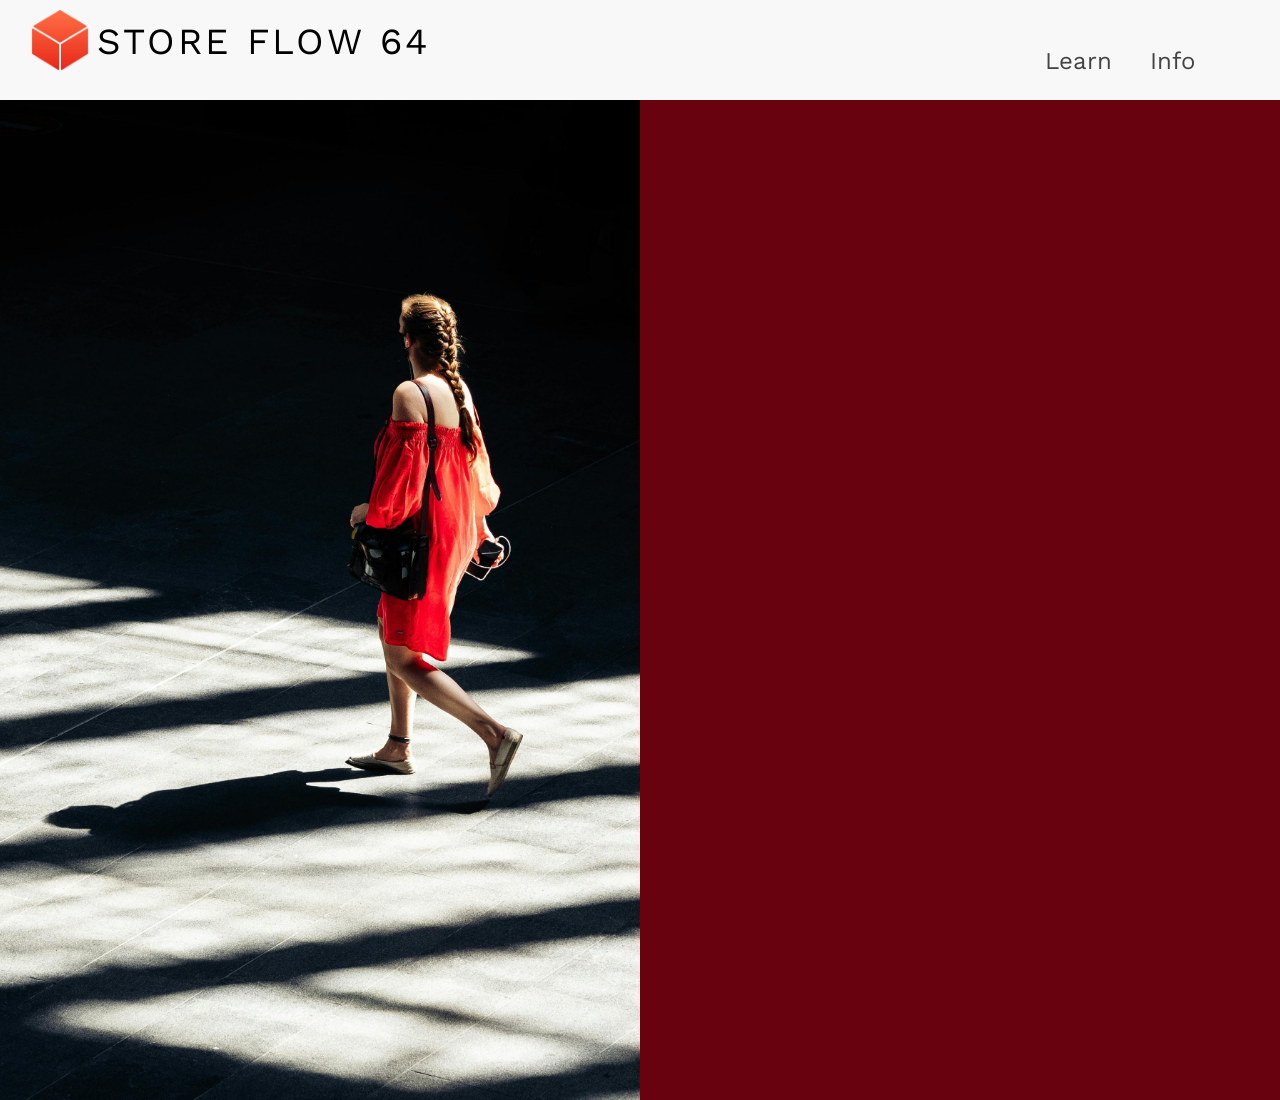
==== src/frontend/home/index.html @ 2dfdd056 "Starting to implement a resposive frontend for the home page" ====
<!DOCTYPE html>
<html lang="en">
<head>
    <meta charset="UTF-8">
    <meta name="viewport" content="width=device-width, initial-scale=1.0">
    <title>Home SF64</title>
    <link href = "../general/style.css" rel = "stylesheet">
    <link href = "style.css" rel = "stylesheet">
    <style>
        @import url('https://fonts.googleapis.com/css2?family=Work+Sans:ital,wght@0,100..900;1,100..900&display=swap');
    </style>
</head>
<body onresize = "correctTogleMenuBug()">
    <header>
        <div id = "logo-container">
            <div id = "logo">
            </div>
            <div id = "title-conts">
                STORE FLOW 64
            </div>
        </div>
        <nav>
            <div id = "hamburger-but" class = "menu-togler">
            </div>
            <ul id = "options">
                <li>
                    <a href = "#">Learn</a>
                </li>
                <li>
                    <a href = "#">Info</a>
                </li>
            </ul>
        </nav>
    </header>
    <main>
        <section id = "first_contact">
            <div id = "as_bcgrd">
            </div>
            <section id = "forms_area">
            </section>
        </section>
    </main>
    <script src = "interaction.js">
    </script>
</body>
</html>
---- src/frontend/general/style.css ----
:root {
    --dark_col: #030303;
    --dark_red_col: #68020F;
    --red_colr: #F21137;
    --light_color: #F8F8F8;
}

body {
    width: 100vw;
    height: 100vh;
}

* {
    margin: 0px;
    padding: 0px;
    font-family: "Work Sans", sans-serif;
    font-weight: 400;
}
---- src/frontend/home/style.css ----
header {
    background-color: var(--light_color);
    min-height: 100px;
}

header nav > ul > li > a {
    text-decoration: none;
    font-weight: 400;
    font-size: 1.5em;
    color: rgb(68, 68, 68);
}

main {
    width: 100%;
}

div.menu-togler {
    display: none;
}

div#hamburger-but {
    width: 100%;
    height: 50px;
    background-image: url("../imgs/menu.png");
    background-size: 30px 30px;
    background-repeat: no-repeat;
    background-position: center;
}

div#hamburger-but:hover {
    background-color: #ebebeb;
    cursor: pointer;
}

div#logo {
    background-image: url("../imgs/cube.png");
    background-size: 100% 100%;
    background-position: center;
    width: 60px;
    height: 60px;
    float: left;
    transform: translateX(0px) translateY(-10px);
}

div#title-conts {
    float: right;
    font-size: 2.3em;
}

@media (max-width: 429px) {
    div#logo-container {
        padding-top: 20px;
        padding-left: 10px;
        letter-spacing: 3px;
        width: 300px;
        height: 50px;
        margin: auto;
    }

    div#logo {
        background-image: url("../imgs/cube.png");
        background-size: 100% 100%;
        background-position: center;
        width: 50px;
        height: 50px;
        float: left;
        transform: translateX(0px) translateY(-10px);
    }

    div#title-conts {
        float: right;
        font-size: 1.5em;
    }

    header nav > ul {
        display: none;
    }

    div.menu-togler {
        display: block;
    }
}

@media (max-width: 1000px) and (min-width: 430px) {
    div#logo-container {
        padding-top: 20px;
        padding-left: 30px;
        letter-spacing: 3px;
        width: 400px;
        height: 70px;
        float: none;
    }

    div#as_bcgrd {
        width: 30%;
        height: 100%;
        background-image: url("../imgs/background.jpg");
        background-position: right;
        background-size: cover;
        float: right;
    }

    section#forms_area {
        width: 70%;
        height: 100%;
        background-color: var(--dark_red_col);
        float: left;
    }

    section#first_contact {
        width: 100%;
        height: 1000px;
    }

    header nav {
        float: none;
    }

    header nav > ul {
        padding-left: 30px;
        margin-top: 0px;
        padding-bottom: 10px;
    }

    header nav > ul > li {
        display: inline-block;
        width: 100px;
    }

    header nav > ul > li > a:hover {
        color: rgb(143, 143, 143);
    }

}

@media (min-width: 1000px) {

    div#logo-container {
        padding-top: 20px;
        padding-left: 30px;
        letter-spacing: 3px;
        width: 400px;
        height: 70px;
        float: left;
    }

    div#title-conts {
        float: right;
        font-size: 2.3em;
    }

    div#as_bcgrd {
        width: 50%;
        height: 100%;
        background-image: url("../imgs/background.jpg");
        background-position: right;
        background-size: cover;
        float: left;
    }

    section#forms_area {
        width: 50%;
        height: 100%;
        background-color: var(--dark_red_col);
        float: right;
    }

    section#first_contact {
        width: 100%;
        height: 1000px;
    }

    header nav {
        float: right;
    }

    header nav > ul {
        padding-right: 30px;
        margin-top: 20%;
    }

    header nav > ul > li {
        display: inline-block;
        width: 100px;
    }

    header nav > ul > li > a:hover {
        color: rgb(143, 143, 143);
    }

}
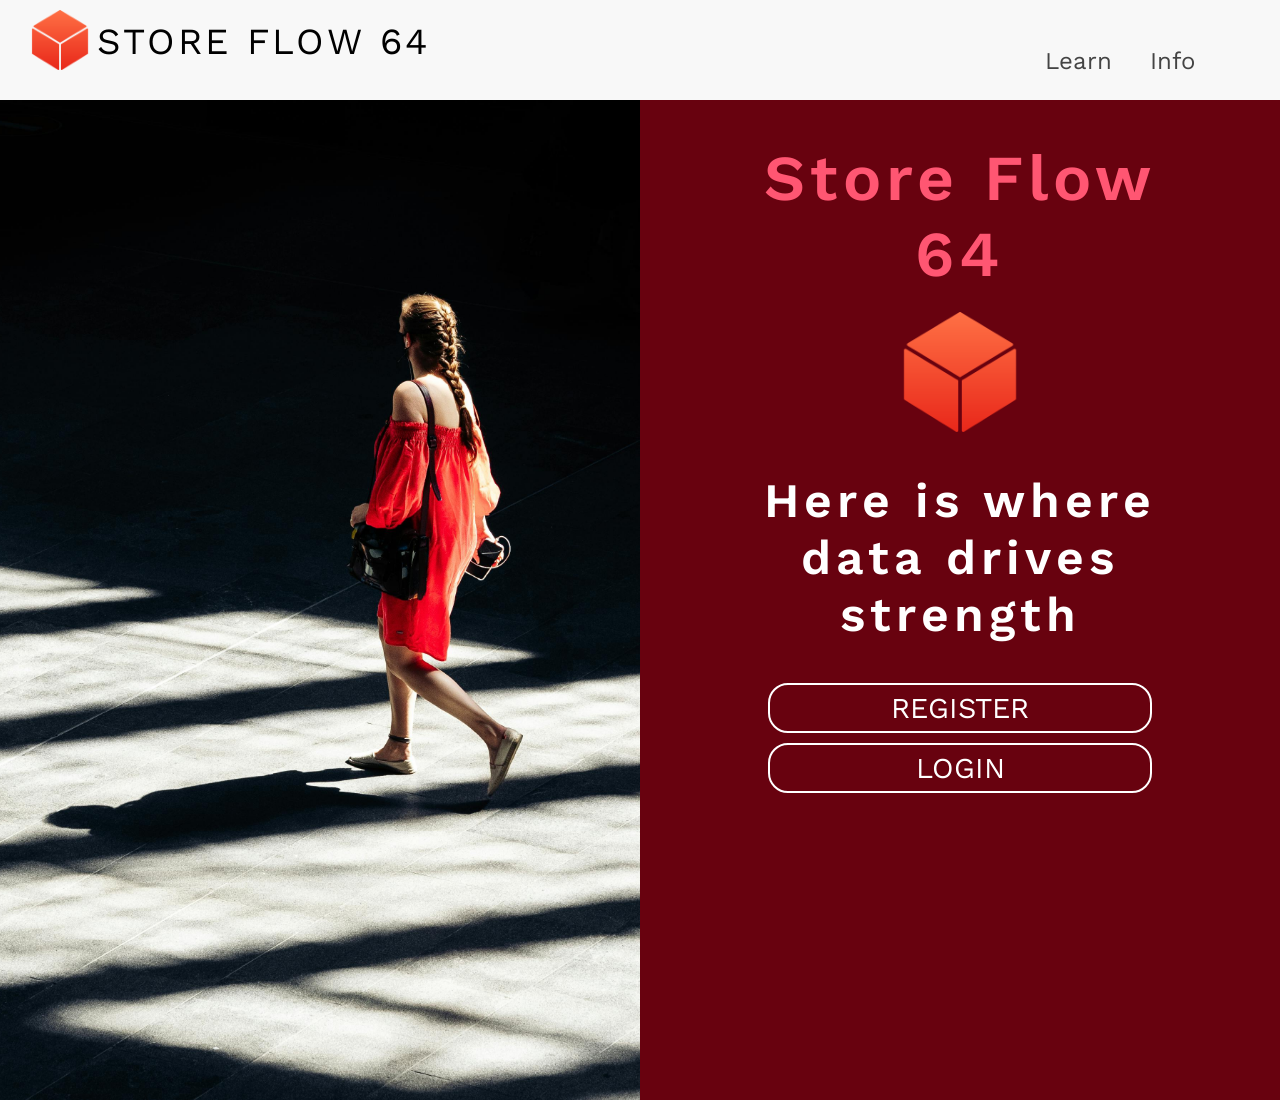
==== commit 8ba270ae: "Ready to start coding the fronend of the register\login forms" ====
--- a/src/frontend/home/index.html
+++ b/src/frontend/home/index.html
@@ -37,10 +37,25 @@
             <div id = "as_bcgrd">
             </div>
             <section id = "forms_area">
+                <div id = "welcome_msg">
+                    Store Flow 64
+                </div>
+                <div id = "big_logo" class = "size_logo">
+                </div>
+                <div id = "msg">
+                    Here is where data drives strength
+                </div>
+                <div id = "but-container">
+                    <button id = "i_reg" class = "but" onclick = "go_to('../register/index.html')">REGISTER</button>
+                    <br>
+                    <button id = "i_log" class = "but" onclick = "go_to('../login/index.html')">LOGIN</button>
+                </div>
             </section>
         </section>
     </main>
     <script src = "interaction.js">
     </script>
+    <script src = "../general/utils.js">
+    </script>
 </body>
 </html>
--- a/src/frontend/general/style.css
+++ b/src/frontend/general/style.css
@@ -1,7 +1,7 @@
 :root {
     --dark_col: #030303;
     --dark_red_col: #68020F;
-    --red_colr: #F21137;
+    --red_col: #ff5672;
     --light_color: #F8F8F8;
 }
 
--- a/src/frontend/home/style.css
+++ b/src/frontend/home/style.css
@@ -16,6 +16,14 @@
 
 div.menu-togler {
     display: none;
+}
+
+div#big_logo {
+    background-image: url("../imgs/cube.png");
+    background-position: center;
+    background-size: 100% 100%;
+    margin: auto;
+    margin-top: 20px;
 }
 
 div#hamburger-but {
@@ -47,7 +55,47 @@
     font-size: 2.3em;
 }
 
+div#msg {
+    color: white;
+}
+
+div#but-container {
+    width: 60%;
+    margin: auto;
+    margin-top: 30px;
+}
+
+button.but {
+    height: 50px;
+    width: 100%;
+    border-radius: 20px 20px 20px 20px;
+    margin-top: 10px;
+    font-size: 1.8em;
+    color: white;
+    background-color: var(--dark_red_col);
+    border-style: solid;
+    border-color: white;
+    border-width: 2px;
+    transition: background-color 1.0s;
+}
+
+button.but:hover {
+    cursor: pointer;
+    background-color: var(--red_col);
+    border-color: var(--red_col);
+}
+
 @media (max-width: 429px) {
+
+    header nav > ul > li > a {
+        margin-left: 40%;
+    }
+
+    header nav > ul > li:hover {
+        background-color: #ebebeb;
+        cursor: pointer;
+    }
+
     div#logo-container {
         padding-top: 20px;
         padding-left: 10px;
@@ -79,6 +127,48 @@
     div.menu-togler {
         display: block;
     }
+
+    section#first_contact {
+        width: 100%;
+        height: 900px;
+    }
+
+    div#as_bcgrd {
+        display: none;
+    }
+
+    section#forms_area {
+        height: 100%;
+        width: 100%;
+        background-color: var(--dark_red_col);
+    }
+
+    div.size_logo {
+        width: 80px;
+        height: 80px;
+    }
+
+    div#welcome_msg {
+        color: var(--red_col);
+        width: 90%;
+        margin: auto;
+        padding-top: 40px;
+        font-size: 2.5em;
+        text-align: center;
+        font-weight: 600;
+        letter-spacing: 5px;
+    }
+
+    div#msg {
+        color: white;
+        width: 90%;
+        margin: auto;
+        padding-top: 40px;
+        font-size: 1.5em;
+        text-align: center;
+        font-weight: 600;
+        letter-spacing: 5px;
+    }
 }
 
 @media (max-width: 1000px) and (min-width: 430px) {
@@ -131,6 +221,32 @@
         color: rgb(143, 143, 143);
     }
 
+    div.size_logo {
+        width: 100px;
+        height: 100px;
+    }
+
+    div#welcome_msg {
+        color: var(--red_col);
+        width: 90%;
+        margin: auto;
+        padding-top: 40px;
+        font-size: 3em;
+        text-align: center;
+        font-weight: 600;
+        letter-spacing: 5px;
+    }
+
+    div#msg {
+        color: white;
+        width: 90%;
+        margin: auto;
+        padding-top: 40px;
+        font-size: 2em;
+        text-align: center;
+        font-weight: 600;
+        letter-spacing: 5px;
+    }
 }
 
 @media (min-width: 1000px) {
@@ -188,4 +304,30 @@
         color: rgb(143, 143, 143);
     }
 
+    div.size_logo {
+        width: 120px;
+        height: 120px;
+    }
+
+    div#welcome_msg {
+        color: var(--red_col);
+        width: 70%;
+        margin: auto;
+        padding-top: 40px;
+        font-size: 4em;
+        text-align: center;
+        font-weight: 600;
+        letter-spacing: 5px;
+    }
+
+    div#msg {
+        color: white;
+        width: 70%;
+        margin: auto;
+        padding-top: 40px;
+        font-size: 3em;
+        text-align: center;
+        font-weight: 600;
+        letter-spacing: 5px;
+    }
 }
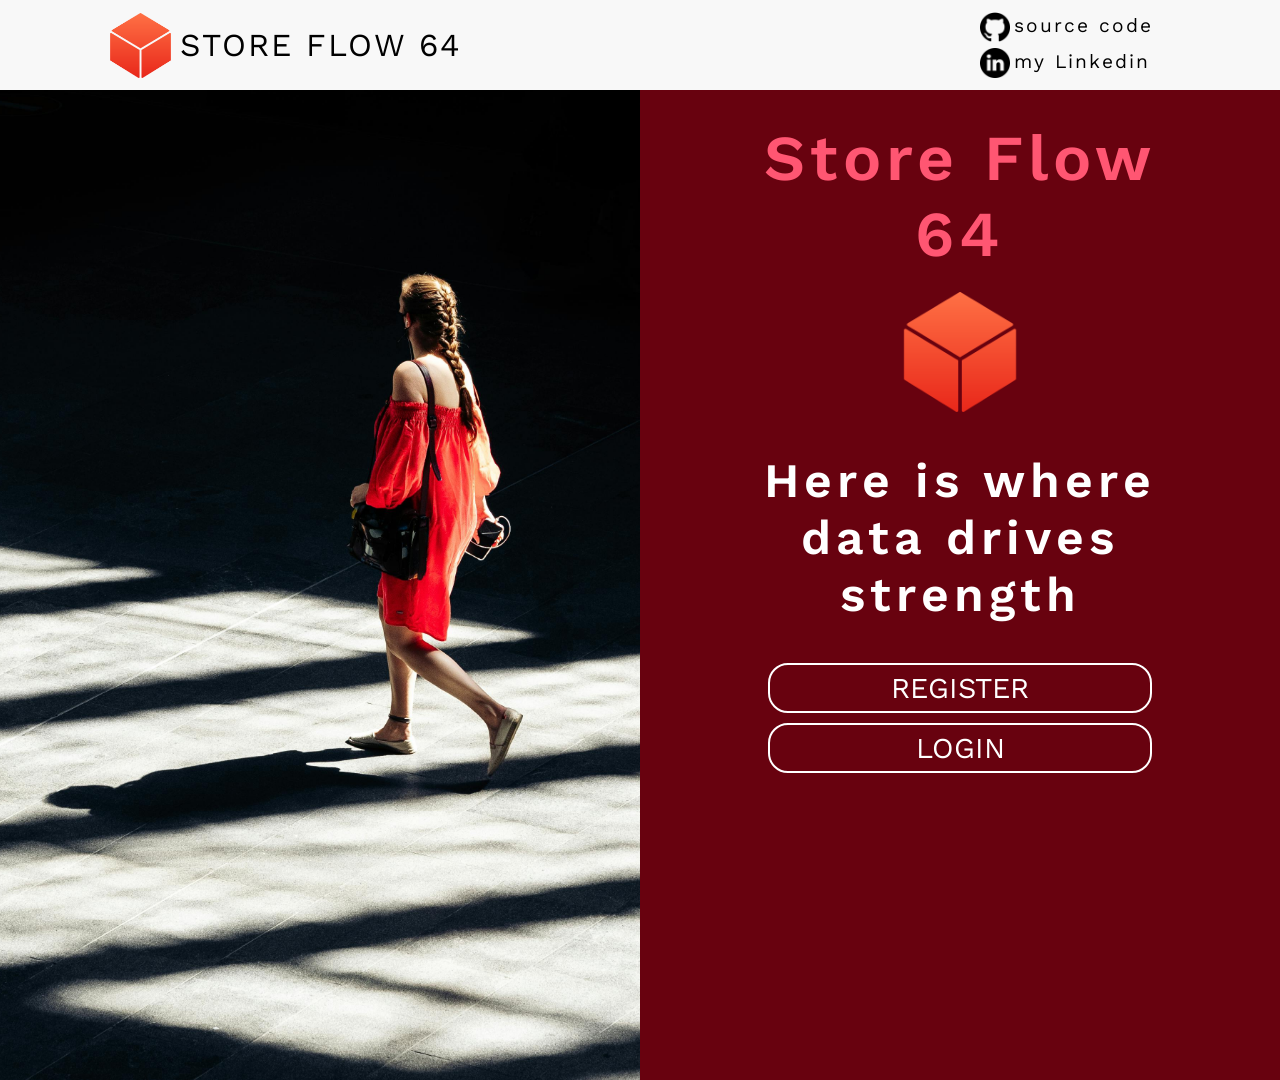
==== commit 82a77aba: "Front end after login and cookies are working" ====
--- a/src/frontend/home/index.html
+++ b/src/frontend/home/index.html
@@ -6,31 +6,31 @@
     <title>Home SF64</title>
     <link href = "../general/style.css" rel = "stylesheet">
     <link href = "style.css" rel = "stylesheet">
+    <link href = "../general/header.css" rel = "stylesheet">
     <style>
         @import url('https://fonts.googleapis.com/css2?family=Work+Sans:ital,wght@0,100..900;1,100..900&display=swap');
     </style>
 </head>
 <body onresize = "correctTogleMenuBug()">
     <header>
-        <div id = "logo-container">
+        <div id = "logo-space">
             <div id = "logo">
             </div>
-            <div id = "title-conts">
-                STORE FLOW 64
+            <div id = "title">
+                <h1>STORE FLOW 64</h1>
             </div>
         </div>
-        <nav>
-            <div id = "hamburger-but" class = "menu-togler">
+        <div id = "access-contact">
+            <div id = "github" onclick = "go_to('https://github.com/ErickDevPereira/Store-Flow-64')">
+                <div id = "github-simbol">
+                </div>
+                <p>source code</p>
             </div>
-            <ul id = "options">
-                <li>
-                    <a href = "#">Learn</a>
-                </li>
-                <li>
-                    <a href = "#">Info</a>
-                </li>
-            </ul>
-        </nav>
+            <div id = "ld"  onclick = "go_to('https://www.linkedin.com/in/erick-dev-pereira/')">
+                <div id = "ld-simbol">
+                </div>
+                <p>my Linkedin</p>
+            </div>
     </header>
     <main>
         <section id = "first_contact">
@@ -46,9 +46,9 @@
                     Here is where data drives strength
                 </div>
                 <div id = "but-container">
-                    <button id = "i_reg" class = "but" onclick = "go_to('../register/index.html')">REGISTER</button>
+                    <button id = "i_reg" class = "but but_col_effect" onclick = "go_to('../register/index.html')">REGISTER</button>
                     <br>
-                    <button id = "i_log" class = "but" onclick = "go_to('../login/index.html')">LOGIN</button>
+                    <button id = "i_log" class = "but but_col_effect" onclick = "go_to('../login/index.html')">LOGIN</button>
                 </div>
             </section>
         </section>
@@ -57,5 +57,7 @@
     </script>
     <script src = "../general/utils.js">
     </script>
+    <script src = "../general/utils.js">
+    </script>
 </body>
 </html>
--- a/src/frontend/general/style.css
+++ b/src/frontend/general/style.css
@@ -3,6 +3,18 @@
     --dark_red_col: #68020F;
     --red_col: #ff5672;
     --light_color: #F8F8F8;
+    --half_transparent_col: rgba(0, 0, 0, 0.5);
+}
+
+div#fading-msg {
+    background-color: rgb(136,231,136);
+    margin-top: 20px;
+    margin-bottom: 20px;
+    border-color: rgb(74, 187, 74);
+} /*The fading-msg id will be present in multiple .html files and they share the same visual affects for this box*/
+
+div#fading-msg p {
+    color: rgb(0, 83, 0);
 }
 
 body {
@@ -15,4 +27,27 @@
     padding: 0px;
     font-family: "Work Sans", sans-serif;
     font-weight: 400;
+}
+
+.but_col_effect {
+    border-radius: 20px 20px 20px 20px;
+    transition: background-color 1.0s;
+    font-size: 1.8em;
+    color: white;
+    background-color: var(--dark_red_col);
+    border-style: solid;
+    border-color: white;
+    border-width: 2px;
+}
+
+.but_col_effect:hover {
+    cursor: pointer;
+    background-color: var(--red_col);
+    border-color: var(--red_col);
+    box-shadow: 2px 2px 5px rgba(0, 0, 0, 0.5);
+}
+
+a.simple-anchor {
+    text-decoration: none;
+    color:white;
 }
--- a/src/frontend/home/style.css
+++ b/src/frontend/home/style.css
@@ -1,19 +1,3 @@
-header {
-    background-color: var(--light_color);
-    min-height: 100px;
-}
-
-header nav > ul > li > a {
-    text-decoration: none;
-    font-weight: 400;
-    font-size: 1.5em;
-    color: rgb(68, 68, 68);
-}
-
-main {
-    width: 100%;
-}
-
 div.menu-togler {
     display: none;
 }
@@ -40,16 +24,6 @@
     cursor: pointer;
 }
 
-div#logo {
-    background-image: url("../imgs/cube.png");
-    background-size: 100% 100%;
-    background-position: center;
-    width: 60px;
-    height: 60px;
-    float: left;
-    transform: translateX(0px) translateY(-10px);
-}
-
 div#title-conts {
     float: right;
     font-size: 2.3em;
@@ -68,21 +42,7 @@
 button.but {
     height: 50px;
     width: 100%;
-    border-radius: 20px 20px 20px 20px;
     margin-top: 10px;
-    font-size: 1.8em;
-    color: white;
-    background-color: var(--dark_red_col);
-    border-style: solid;
-    border-color: white;
-    border-width: 2px;
-    transition: background-color 1.0s;
-}
-
-button.but:hover {
-    cursor: pointer;
-    background-color: var(--red_col);
-    border-color: var(--red_col);
 }
 
 @media (max-width: 429px) {
@@ -105,16 +65,6 @@
         margin: auto;
     }
 
-    div#logo {
-        background-image: url("../imgs/cube.png");
-        background-size: 100% 100%;
-        background-position: center;
-        width: 50px;
-        height: 50px;
-        float: left;
-        transform: translateX(0px) translateY(-10px);
-    }
-
     div#title-conts {
         float: right;
         font-size: 1.5em;
@@ -172,6 +122,7 @@
 }
 
 @media (max-width: 1000px) and (min-width: 430px) {
+
     div#logo-container {
         padding-top: 20px;
         padding-left: 30px;
--- a/src/frontend/general/header.css
+++ b/src/frontend/general/header.css
@@ -0,0 +1,114 @@
+main {
+    width: 100%;
+    margin-top: 80px;
+}
+
+header {
+    z-index: 9999;
+    position: fixed;
+    top: 0px;
+    display: flex;
+    flex-direction: row;
+    justify-content: space-between;
+    align-items: center;
+    height: 90px;
+    width: 100%;
+    background-color: #F8F8F8;
+}
+
+div#logo-space {
+    height: 100%;
+    display: flex;
+    flex-direction: row;
+    justify-content: space-evenly;
+    align-items: center;
+    width: 370px;
+    margin-left: 100px;
+    letter-spacing: 2px;
+}
+
+div#logo {
+    background-image: url("../imgs/cube.png");
+    background-position: center;
+    background-size: 100% 100%;
+    width: 65px;
+    height: 65px;
+}
+
+div#access-contact {
+    display:flex;
+    margin-right: 100px;
+    width: 200px;
+    flex-direction: column;
+    justify-content: space-evenly;
+    height: 80px;
+}
+
+div#access-contact p {
+    transform: translateX(4px) translateY(2px);
+    font-size: 1.2em;
+    letter-spacing: 2px;
+}
+
+div#access-contact > div {
+    display: flex;
+    flex-direction: row;
+    cursor: pointer;
+}
+
+div#github-simbol {
+    background-image: url("../imgs/github.png");
+    background-position: center;
+    background-size: 100% 100%;
+    width: 30px;
+    height: 30px;
+}
+
+div#ld-simbol {
+    background-image: url("../imgs/ld.png");
+    background-position: center;
+    background-size: 100% 100%;
+    width: 30px;
+    height: 30px;
+}
+
+@media (max-width: 780px) {
+    header {
+        position: static;
+        top: 0px;
+        display: block;
+        height: 60px;
+        width: 100%;
+        background-color: #F8F8F8;
+    }
+
+    div#logo-space {
+        height: 100%;
+        display: flex;
+        flex-direction: row;
+        justify-content: space-between;
+        align-items: center;
+        width: 300px;
+        margin: auto;
+    }
+
+    div#logo-space h1 {
+        font-size: 1.7em;
+    }
+
+    div#logo {
+        background-image: url("../imgs/cube.png");
+        background-position: center;
+        background-size: 100% 100%;
+        width: 45px;
+        height: 45px;
+    }
+
+    div#access-contact {
+        display:none;
+    }
+
+    main {
+        margin-top: 0px;
+    }
+}
